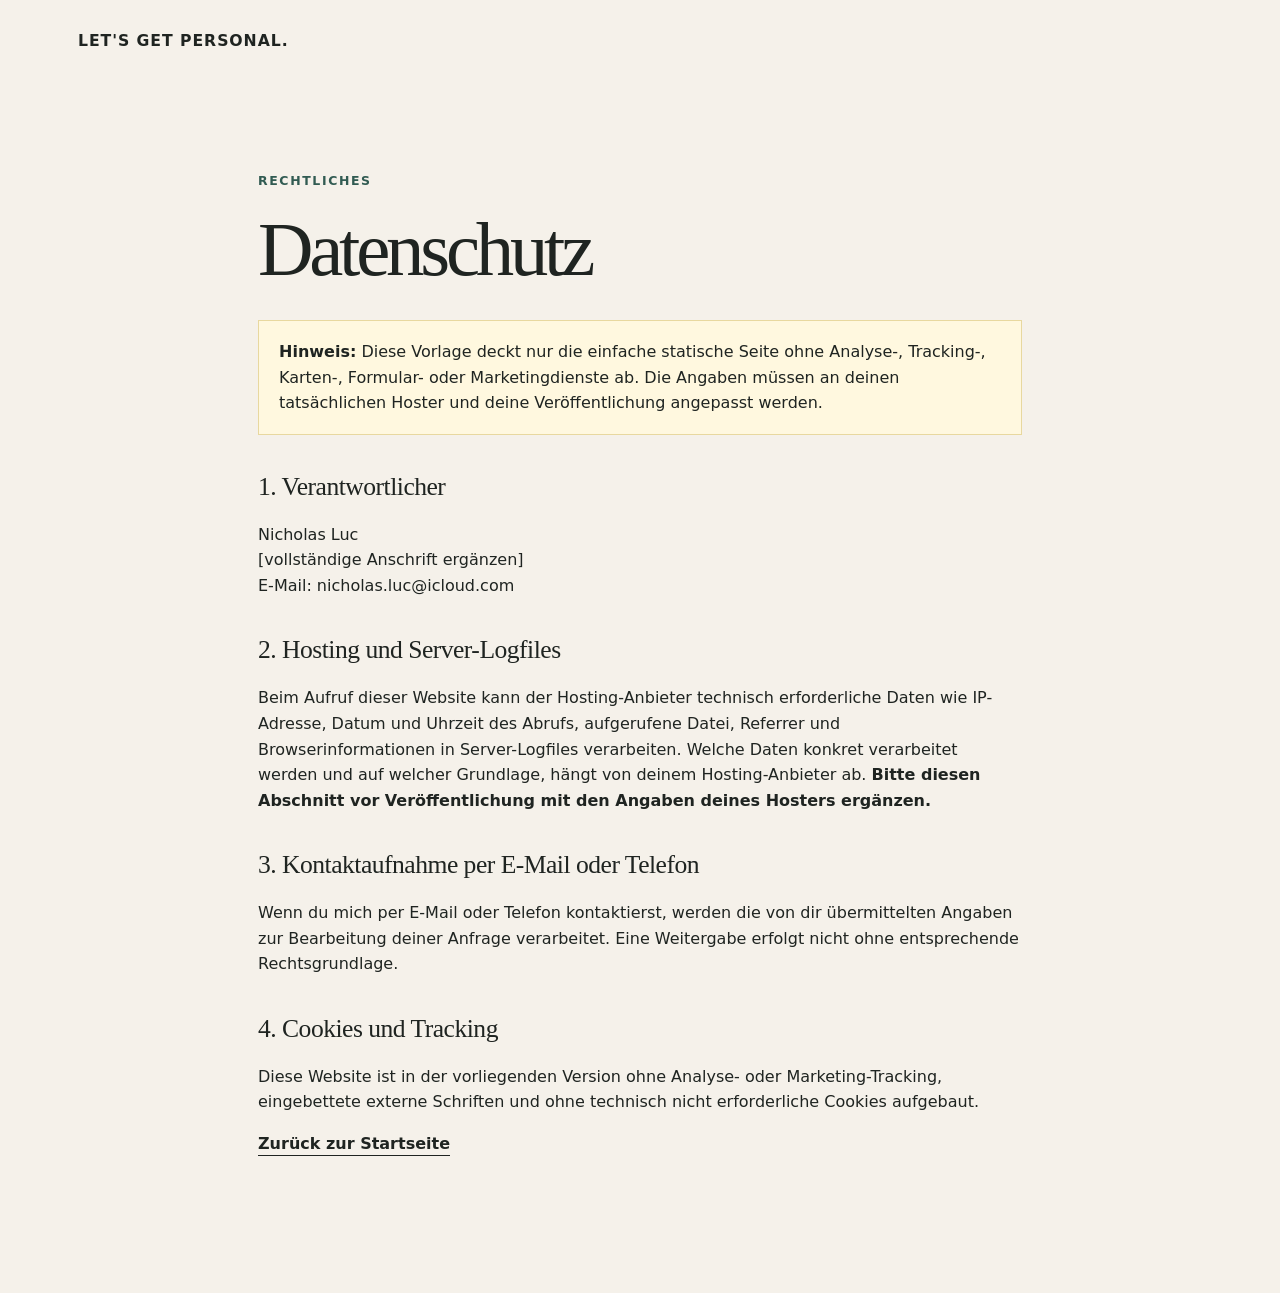
==== datenschutz.html @ 1dbfe832 "Add files via upload" ====
<!doctype html>
<html lang="de">
<head>
  <meta charset="utf-8">
  <meta name="viewport" content="width=device-width, initial-scale=1">
  <title>Datenschutz | LET'S GET PERSONAL.</title>
  <link rel="stylesheet" href="styles.css">
</head>
<body>
  <header class="site-header">
    <a class="brand" href="index.html">LET'S GET PERSONAL.</a>
  </header>
  <main class="legal">
    <p class="eyebrow">Rechtliches</p>
    <h1>Datenschutz</h1>
    <div class="notice">
      <strong>Hinweis:</strong> Diese Vorlage deckt nur die einfache statische Seite ohne Analyse-, Tracking-, Karten-, Formular- oder Marketingdienste ab. Die Angaben müssen an deinen tatsächlichen Hoster und deine Veröffentlichung angepasst werden.
    </div>

    <h2>1. Verantwortlicher</h2>
    <p>
      Nicholas Luc<br>
      [vollständige Anschrift ergänzen]<br>
      E-Mail: <a href="mailto:nicholas.luc@icloud.com">nicholas.luc@icloud.com</a>
    </p>

    <h2>2. Hosting und Server-Logfiles</h2>
    <p>
      Beim Aufruf dieser Website kann der Hosting-Anbieter technisch erforderliche Daten
      wie IP-Adresse, Datum und Uhrzeit des Abrufs, aufgerufene Datei, Referrer und
      Browserinformationen in Server-Logfiles verarbeiten. Welche Daten konkret verarbeitet
      werden und auf welcher Grundlage, hängt von deinem Hosting-Anbieter ab.
      <strong>Bitte diesen Abschnitt vor Veröffentlichung mit den Angaben deines Hosters ergänzen.</strong>
    </p>

    <h2>3. Kontaktaufnahme per E-Mail oder Telefon</h2>
    <p>
      Wenn du mich per E-Mail oder Telefon kontaktierst, werden die von dir übermittelten
      Angaben zur Bearbeitung deiner Anfrage verarbeitet. Eine Weitergabe erfolgt nicht ohne
      entsprechende Rechtsgrundlage.
    </p>

    <h2>4. Cookies und Tracking</h2>
    <p>
      Diese Website ist in der vorliegenden Version ohne Analyse- oder Marketing-Tracking,
      eingebettete externe Schriften und ohne technisch nicht erforderliche Cookies aufgebaut.
    </p>

    <p><a class="text-link" href="index.html">Zurück zur Startseite</a></p>
  </main>
</body>
</html>
---- styles.css ----
:root{
  --bg:#f5f1ea;
  --paper:#fffdf9;
  --text:#1f2421;
  --muted:#667068;
  --line:#d9d8cf;
  --accent:#315b52;
  --accent-dark:#23483f;
  --max:1180px;
}
*{box-sizing:border-box}
html{scroll-behavior:smooth}
body{
  margin:0;
  background:var(--bg);
  color:var(--text);
  font-family:Inter, ui-sans-serif, system-ui, -apple-system, BlinkMacSystemFont, "Segoe UI", sans-serif;
  line-height:1.6;
}
a{color:inherit;text-decoration:none}
.site-header{
  max-width:var(--max);
  margin:0 auto;
  padding:28px 28px;
  display:flex;
  align-items:center;
  justify-content:space-between;
  gap:24px;
}
.brand{
  font-size:.98rem;
  font-weight:800;
  letter-spacing:.06em;
}
.nav{display:flex;align-items:center;gap:24px;font-size:.95rem}
.nav a{color:var(--muted)}
.nav a:hover{color:var(--text)}
.nav-contact{
  border:1px solid var(--line);
  border-radius:999px;
  padding:9px 15px;
}
main{max-width:var(--max);margin:0 auto;padding:0 28px}
.hero{
  min-height:78vh;
  padding:72px 0 92px;
  display:grid;
  grid-template-columns:1.08fr .92fr;
  align-items:center;
  gap:70px;
}
.eyebrow{
  margin:0 0 18px;
  font-size:.78rem;
  font-weight:800;
  letter-spacing:.13em;
  text-transform:uppercase;
  color:var(--accent);
}
h1,h2,h3{margin-top:0;line-height:1.08}
h1{
  margin-bottom:28px;
  font-family:Georgia, "Times New Roman", serif;
  font-size:clamp(3rem, 6.8vw, 6.2rem);
  font-weight:500;
  letter-spacing:-.055em;
}
h2{
  font-family:Georgia, "Times New Roman", serif;
  font-size:clamp(2.1rem,4.5vw,4.4rem);
  font-weight:500;
  letter-spacing:-.04em;
}
h3{font-size:1.05rem;margin-bottom:10px}
.intro{
  max-width:650px;
  margin:0 0 30px;
  font-size:clamp(1.08rem,1.7vw,1.3rem);
  color:var(--muted);
}
.hero-actions,.contact-links{display:flex;align-items:center;gap:18px;flex-wrap:wrap}
.button{
  display:inline-flex;
  align-items:center;
  justify-content:center;
  min-height:48px;
  padding:0 20px;
  border-radius:999px;
  font-weight:700;
  font-size:.95rem;
  transition:.2s ease;
}
.primary{background:var(--accent);color:white}
.primary:hover{background:var(--accent-dark);transform:translateY(-1px)}
.secondary{border:1px solid var(--line);background:transparent}
.secondary:hover{background:var(--paper)}
.text-link{
  font-weight:700;
  border-bottom:1px solid var(--text);
  padding-bottom:2px;
}
.portrait-wrap{
  margin:0;
  min-height:610px;
  overflow:hidden;
  border-radius:2px;
  background:#ddd6ca;
}
.portrait{
  display:block;
  width:100%;
  height:100%;
  min-height:610px;
  object-fit:cover;
  object-position:center 38%;
}
.services{
  padding:110px 0;
  border-top:1px solid var(--line);
}
.section-heading{max-width:820px;margin-bottom:56px}
.service-grid{
  display:grid;
  grid-template-columns:repeat(4,1fr);
  border-top:1px solid var(--line);
}
.service-grid article{
  padding:28px 26px 18px 0;
  border-right:1px solid var(--line);
}
.service-grid article:not(:first-child){padding-left:26px}
.service-grid article:last-child{border-right:none}
.service-grid p{margin:0;color:var(--muted)}
.about{
  padding:110px 0;
  border-top:1px solid var(--line);
  display:grid;
  grid-template-columns:1fr 1fr;
  gap:80px;
}
.about-copy{
  font-size:1.12rem;
  color:var(--muted);
}
.about-copy p:first-child{margin-top:4px}
.contact{
  margin:40px 0 70px;
  padding:82px 6vw;
  background:var(--paper);
  border:1px solid var(--line);
}
.contact h2{max-width:900px;margin-bottom:25px}
.contact>p:not(.eyebrow):not(.small){
  max-width:720px;
  margin-bottom:30px;
  color:var(--muted);
  font-size:1.08rem;
}
.small{margin-top:28px;color:var(--muted);font-size:.88rem}
footer{
  max-width:var(--max);
  margin:0 auto;
  padding:28px;
  border-top:1px solid var(--line);
  display:flex;
  justify-content:space-between;
  gap:20px;
  color:var(--muted);
  font-size:.9rem;
}
footer div{display:flex;gap:18px}
footer a:hover{color:var(--text)}
.legal{
  max-width:820px;
  margin:0 auto;
  padding:90px 28px 120px;
}
.legal h1{font-size:clamp(2.8rem,6vw,5rem)}
.legal h2{font-size:1.6rem;margin-top:38px;letter-spacing:-.02em}
.legal .notice{
  background:#fff8df;
  border:1px solid #e8d89f;
  padding:18px 20px;
  margin:28px 0;
}
@media (max-width:900px){
  .hero{grid-template-columns:1fr;gap:42px;padding-top:42px}
  .portrait-wrap,.portrait{min-height:520px}
  .service-grid{grid-template-columns:1fr 1fr}
  .service-grid article{border-bottom:1px solid var(--line)}
  .service-grid article:nth-child(2){border-right:none}
  .about{grid-template-columns:1fr;gap:22px}
}
@media (max-width:620px){
  .site-header{padding:22px 18px}
  .nav a:not(.nav-contact){display:none}
  main{padding:0 18px}
  .hero{min-height:auto;padding:38px 0 72px}
  h1{font-size:clamp(3rem,14vw,4.7rem)}
  .portrait-wrap,.portrait{min-height:470px}
  .services,.about{padding:78px 0}
  .service-grid{grid-template-columns:1fr}
  .service-grid article,
  .service-grid article:not(:first-child){
    padding:24px 0;
    border-right:none;
  }
  .contact{padding:56px 24px;margin-bottom:40px}
  footer{padding:24px 18px;flex-direction:column}
}
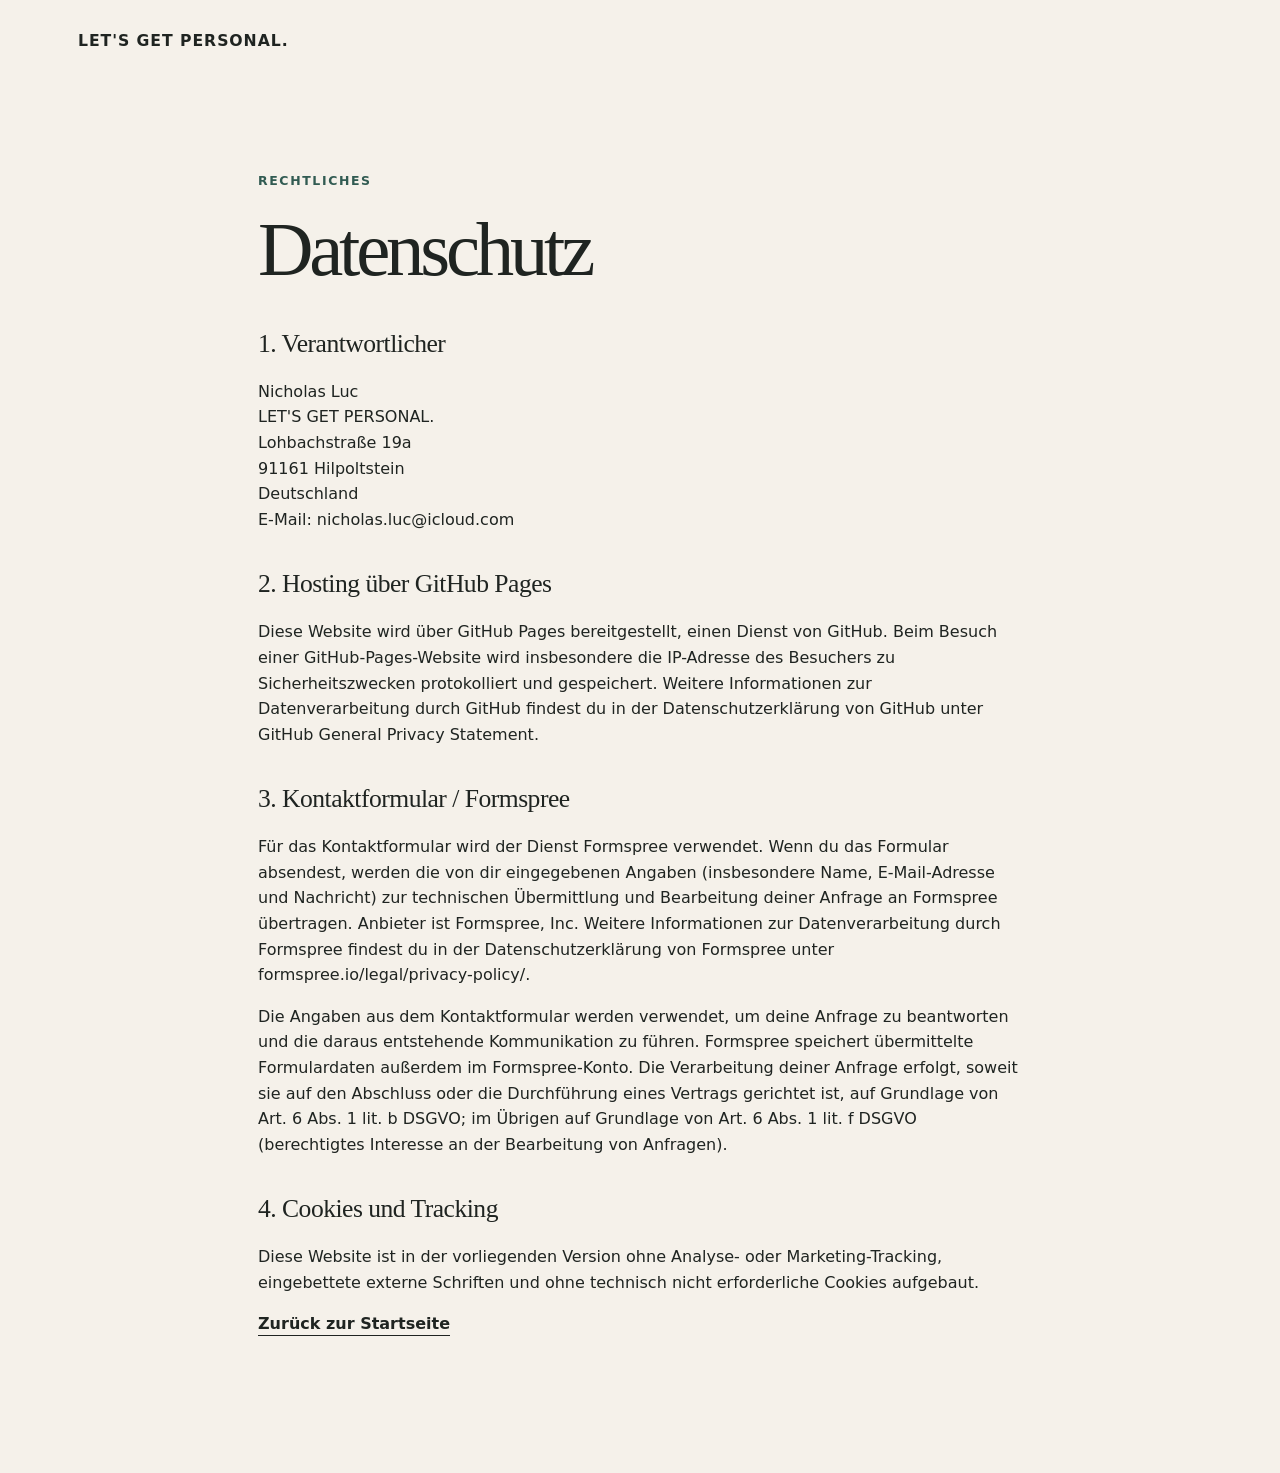
==== commit f5afda7f: "Add files via upload" ====
--- a/datenschutz.html
+++ b/datenschutz.html
@@ -13,31 +13,41 @@
   <main class="legal">
     <p class="eyebrow">Rechtliches</p>
     <h1>Datenschutz</h1>
-    <div class="notice">
-      <strong>Hinweis:</strong> Diese Vorlage deckt nur die einfache statische Seite ohne Analyse-, Tracking-, Karten-, Formular- oder Marketingdienste ab. Die Angaben müssen an deinen tatsächlichen Hoster und deine Veröffentlichung angepasst werden.
-    </div>
-
     <h2>1. Verantwortlicher</h2>
     <p>
       Nicholas Luc<br>
-      [vollständige Anschrift ergänzen]<br>
+      LET'S GET PERSONAL.<br>
+      Lohbachstraße 19a<br>
+      91161 Hilpoltstein<br>
+      Deutschland<br>
       E-Mail: <a href="mailto:nicholas.luc@icloud.com">nicholas.luc@icloud.com</a>
     </p>
 
-    <h2>2. Hosting und Server-Logfiles</h2>
+    <h2>2. Hosting über GitHub Pages</h2>
     <p>
-      Beim Aufruf dieser Website kann der Hosting-Anbieter technisch erforderliche Daten
-      wie IP-Adresse, Datum und Uhrzeit des Abrufs, aufgerufene Datei, Referrer und
-      Browserinformationen in Server-Logfiles verarbeiten. Welche Daten konkret verarbeitet
-      werden und auf welcher Grundlage, hängt von deinem Hosting-Anbieter ab.
-      <strong>Bitte diesen Abschnitt vor Veröffentlichung mit den Angaben deines Hosters ergänzen.</strong>
+      Diese Website wird über GitHub Pages bereitgestellt, einen Dienst von GitHub.
+      Beim Besuch einer GitHub-Pages-Website wird insbesondere die IP-Adresse des Besuchers
+      zu Sicherheitszwecken protokolliert und gespeichert. Weitere Informationen zur
+      Datenverarbeitung durch GitHub findest du in der Datenschutzerklärung von GitHub unter
+      <a href="https://docs.github.com/de/site-policy/privacy-policies/github-general-privacy-statement" rel="noopener noreferrer">GitHub General Privacy Statement</a>.
     </p>
 
-    <h2>3. Kontaktaufnahme per E-Mail oder Telefon</h2>
+    <h2>3. Kontaktformular / Formspree</h2>
     <p>
-      Wenn du mich per E-Mail oder Telefon kontaktierst, werden die von dir übermittelten
-      Angaben zur Bearbeitung deiner Anfrage verarbeitet. Eine Weitergabe erfolgt nicht ohne
-      entsprechende Rechtsgrundlage.
+      Für das Kontaktformular wird der Dienst Formspree verwendet. Wenn du das Formular
+      absendest, werden die von dir eingegebenen Angaben (insbesondere Name, E-Mail-Adresse
+      und Nachricht) zur technischen Übermittlung und Bearbeitung deiner Anfrage an Formspree
+      übertragen. Anbieter ist Formspree, Inc. Weitere Informationen zur Datenverarbeitung
+      durch Formspree findest du in der Datenschutzerklärung von Formspree unter
+      <a href="https://formspree.io/legal/privacy-policy/" rel="noopener noreferrer">formspree.io/legal/privacy-policy/</a>.
+    </p>
+    <p>
+      Die Angaben aus dem Kontaktformular werden verwendet, um deine Anfrage zu beantworten
+      und die daraus entstehende Kommunikation zu führen. Formspree speichert übermittelte
+      Formulardaten außerdem im Formspree-Konto. Die Verarbeitung deiner Anfrage erfolgt,
+      soweit sie auf den Abschluss oder die Durchführung eines Vertrags gerichtet ist, auf
+      Grundlage von Art. 6 Abs. 1 lit. b DSGVO; im Übrigen auf Grundlage von Art. 6 Abs. 1
+      lit. f DSGVO (berechtigtes Interesse an der Bearbeitung von Anfragen).
     </p>
 
     <h2>4. Cookies und Tracking</h2>
